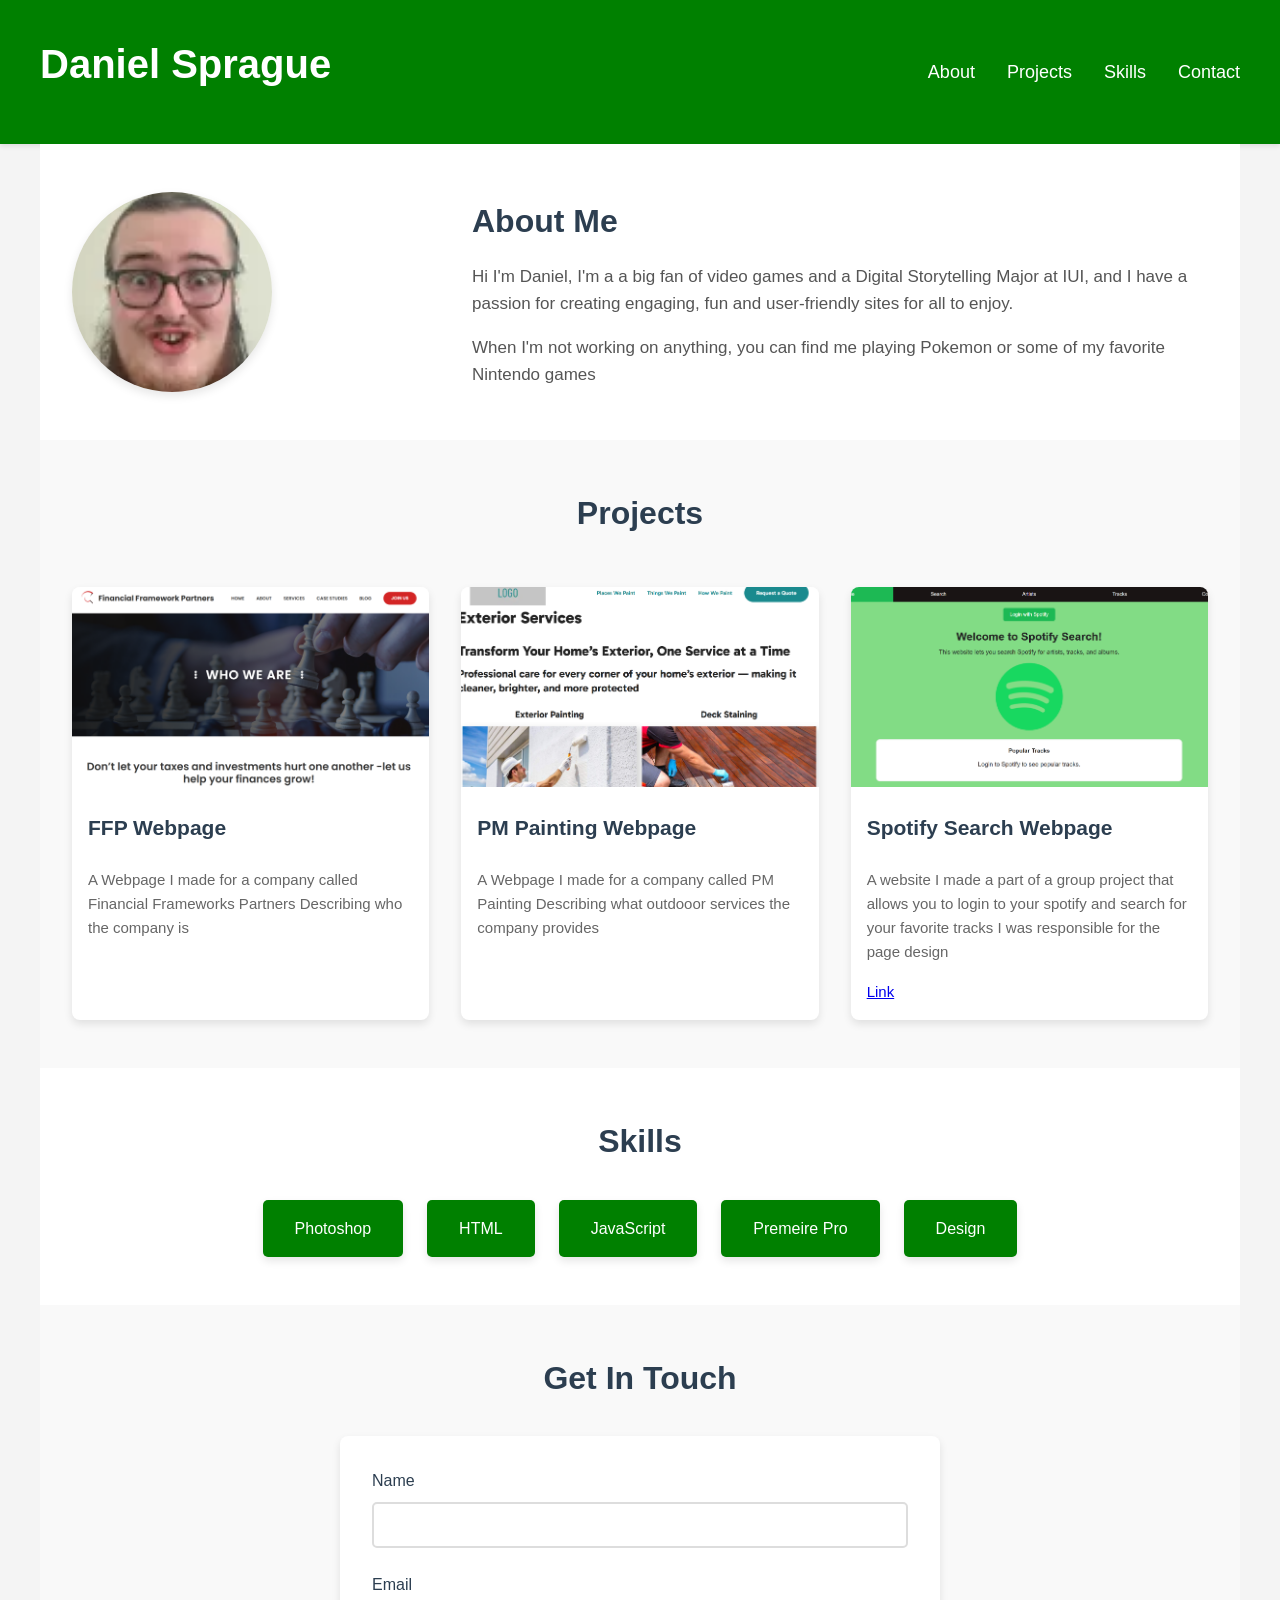
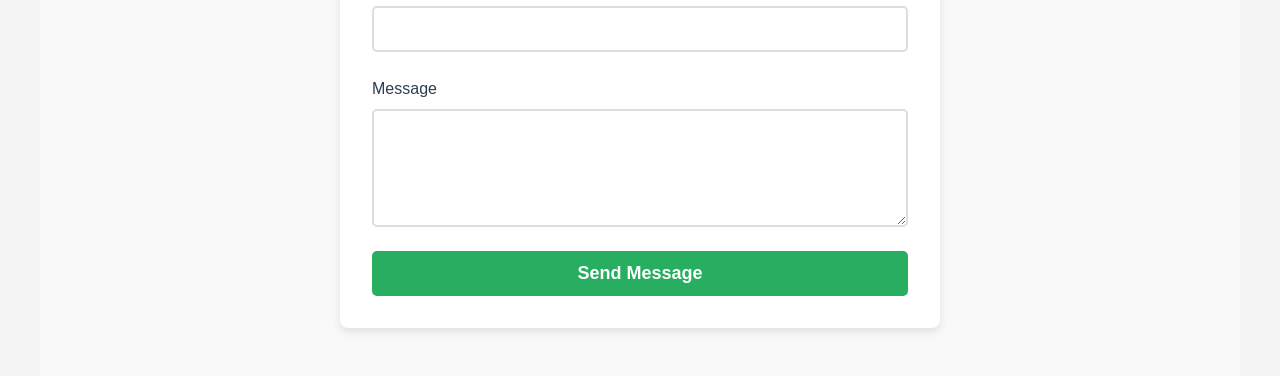
==== index.html @ 1e3fd77d "Made it Better" ====
<!doctype html>
<!doctype html>
<html lang="en">
  <head>
    <meta charset="UTF-8" />
    <meta name="viewport" content="width=device-width, initial-scale=1.0" />
    <title>Personal Portfolio</title>
    <link rel="stylesheet" href="styles.css" />
  </head>
  <body>
    <!-- Header Section -->
    <header class="header">
      <div class="header-container">
        <h1 class="title">Daniel Sprague</h1>
        <nav class="nav">
          <a href="#about">About</a>
          <a href="#projects">Projects</a>
          <a href="#skills">Skills</a>
          <a href="#contact">Contact</a>
        </nav>
      </div>
    </header>

    <!-- About Me Section -->
    <section class="about" id="about">
      <div class="about-container">
        <img
          src="Screenshot 2026-03-05 113212.png"
          alt="Profile Picture"
          class="profile-image"
        />
        <div class="about-content">
          <h2>About Me</h2>
          <p>
            Hi I'm Daniel, I'm a a big fan of video games and a Digital
            Storytelling Major at IUI, and I have a passion for creating
            engaging, fun and user-friendly sites for all to enjoy.
          </p>
          <p>
            When I'm not working on anything, you can find me playing Pokemon or
            some of my favorite Nintendo games
          </p>
        </div>
      </div>
    </section>

    <!-- Projects Section -->
    <section class="projects" id="projects">
      <h2>Projects</h2>
      <div class="projects-grid">
        <div class="project-card">
          <img src="FFP 1.png" alt="Project 1" />
          <h3>FFP Webpage</h3>
          <p>
            A Webpage I made for a company called Financial Frameworks Partners
            Describing who the company is
          </p>
        </div>
        <div class="project-card">
          <img src="PM Painting 1.png" alt="Project 2" />
          <h3>PM Painting Webpage</h3>
          <p>
            A Webpage I made for a company called PM Painting Describing what
            outdooor services the company provides
          </p>
        </div>
        <div class="project-card">
          <img src="Screenshot 2026-10-02 133050.png" alt="Project 3" />
          <h3>Spotify Search Webpage</h3>
          <p>
            A website I made a part of a group project that allows you to login
            to your spotify and search for your favorite tracks I was
            responsible for the page design
          </p>
          <p>
            <a
              href="https://wingfieldsydney-arch.github.io/https---github.com-wingfieldsydney-arch-final-project"
            >
              Link
            </a>
          </p>
        </div>
      </div>
    </section>

    <!-- Skills Section -->
    <section class="skills" id="skills">
      <h2>Skills</h2>
      <div class="skills-container">
        <div class="skill-item">Photoshop</div>
        <div class="skill-item">HTML</div>
        <div class="skill-item">JavaScript</div>
        <div class="skill-item">Premeire Pro</div>
        <div class="skill-item">Design</div>
      </div>
    </section>

    <!-- Contact Form Section -->
    <section class="contact" id="contact">
      <h2>Get In Touch</h2>
      <form class="contact-form">
        <div class="form-group">
          <label for="name">Name</label>
          <input type="text" id="name" name="name" required />
        </div>
        <div class="form-group">
          <label for="email">Email</label>
          <input type="email" id="email" name="email" required />
        </div>
        <div class="form-group">
          <label for="message">Message</label>
          <textarea id="message" name="message" rows="5" required></textarea>
        </div>
        <button type="submit" class="submit-btn">Send Message</button>
      </form>
    </section>
  </body>
</html>
---- styles.css ----
/* General Styles */
* {
  margin: 0;
  padding: 0;
  box-sizing: border-box;
}

body {
  font-family: 'Segoe UI', Tahoma, Geneva, Verdana, sans-serif;
  line-height: 1.6;
  color: #333;
  background-color: #f4f4f4;
}

h1, h2, h3 {
  margin-bottom: 16px;
}

section {
  padding: 48px 32px;
  max-width: 1200px;
  margin: 0 auto;
}

/* Header Section */
.header {
  background-color: green;
  color: white;
  padding: 32px;
  box-shadow: 0 2px 5px rgba(0, 0, 0, 0.1);
}

.header-container {
  display: grid;
  grid-template-columns: 1fr 1fr;
  gap: 32px;
  align-items: center;
  max-width: 1200px;
  margin: 0 auto;
}

.title {
  font-size: 40px;
  font-weight: bold;
}

.nav {
  display: flex;
  gap: 32px;
  justify-content: flex-end;
}

.nav a {
  color: white;
  text-decoration: none;
  font-weight: 500;
  font-size: 18px;
  transition: color 0.3s ease;
}

.nav a:hover {
  color: #3498db;
}

/* Mobile: Stack header vertically */
@media (max-width: 768px) {
  .header-container {
    grid-template-columns: 1fr;
    gap: 16px;
  }

  .title {
    font-size: 32px;
    text-align: center;
  }

  .nav {
    flex-direction: column;
    gap: 16px;
    justify-content: center;
    text-align: center;
  }
}

/* About Me Section */
.about {
  background-color: white;
}

.about-container {
  display: grid;
  grid-template-columns: 1fr 2fr;
  gap: 32px;
  align-items: center;
}

.profile-image {
  width: 200px;
  height: 200px;
  border-radius: 50%;
  object-fit: cover;
  box-shadow: 0 4px 10px rgba(0, 0, 0, 0.1);
}

/* Child selectors for about content */
.about-content h2 {
  color: #2c3e50;
  font-size: 32px;
}

.about-content p {
  margin-bottom: 16px;
  color: #555;
  font-size: 17px;
}

.about-content p:last-child {
  margin-bottom: 0;
}

/* Mobile: Stack about section vertically */
@media (max-width: 768px) {
  .about-container {
    grid-template-columns: 1fr;
    text-align: center;
  }

  .profile-image {
    width: 150px;
    height: 150px;
    margin: 0 auto;
  }

  .about-content h2 {
    font-size: 24px;
  }
}

/* Projects Section */
.projects {
  background-color: #f9f9f9;
}

.projects h2 {
  text-align: center;
  color: #2c3e50;
  font-size: 32px;
  margin-bottom: 48px;
}

.projects-grid {
  display: grid;
  grid-template-columns: repeat(3, 1fr);
  gap: 32px;
}

.project-card {
  background-color: white;
  border-radius: 8px;
  overflow: hidden;
  box-shadow: 0 4px 8px rgba(0, 0, 0, 0.1);
  transition: transform 0.3s ease, box-shadow 0.3s ease;
}

.project-card:hover {
  transform: translateY(-5px);
  box-shadow: 0 8px 16px rgba(0, 0, 0, 0.15);
}

.project-card img {
  width: 100%;
  height: 200px;
  object-fit: cover;
}

.project-card h3 {
  padding: 16px 16px 8px;
  color: #2c3e50;
  font-size: 21px;
}

.project-card p {
  padding: 0 16px 16px;
  color: #666;
  font-size: 15px;
}

/* Tablet: 2 columns */
@media (max-width: 1024px) {
  .projects-grid {
    grid-template-columns: repeat(2, 1fr);
  }
}

/* Mobile: 1 column */
@media (max-width: 768px) {
  .projects-grid {
    grid-template-columns: 1fr;
  }

  .projects h2 {
    font-size: 24px;
  }
}

/* Skills Section */
.skills {
  background-color: white;
}

.skills h2 {
  text-align: center;
  color: #2c3e50;
  font-size: 32px;
  margin-bottom: 32px;
}

.skills-container {
  display: flex;
  flex-wrap: wrap;
  gap: 24px;
  justify-content: center;
}

.skill-item {
  background-color: green;
  color: white;
  padding: 16px 32px;
  border-radius: 5px;
  font-weight: 500;
  font-size: 16px;
  cursor: pointer;
  transition: all 0.3s ease;
  box-shadow: 0 4px 8px rgba(0, 0, 0, 0.1);
}

.skill-item:hover {
  background-color: #2980b9;
  transform: scale(1.1);
  box-shadow: 0 8px 16px rgba(0, 0, 0, 0.2);
}

/* Mobile */
@media (max-width: 768px) {
  .skills h2 {
    font-size: 24px;
  }

  .skill-item {
    padding: 13px 24px;
    font-size: 14px;
  }
}

/* Contact Form Section */
.contact {
  background-color: #f9f9f9;
}

.contact h2 {
  text-align: center;
  color: #2c3e50;
  font-size: 32px;
  margin-bottom: 32px;
}

.contact-form {
  max-width: 600px;
  margin: 0 auto;
  background-color: white;
  padding: 32px;
  border-radius: 8px;
  box-shadow: 0 4px 8px rgba(0, 0, 0, 0.1);
}

.form-group {
  margin-bottom: 24px;
  display: flex;
  flex-direction: column;
}

.form-group label {
  margin-bottom: 8px;
  color: #2c3e50;
  font-weight: 500;
}

.form-group input,
.form-group textarea {
  padding: 12px;
  border: 2px solid #ddd;
  border-radius: 5px;
  font-size: 16px;
  font-family: inherit;
  transition: all 0.3s ease;
}

.form-group input:focus,
.form-group textarea:focus {
  outline: none;
  border-color: #3498db;
  background-color: #f0f8ff;
  box-shadow: 0 0 5px rgba(52, 152, 219, 0.3);
}

.submit-btn {
  width: 100%;
  padding: 12px;
  background-color: #27ae60;
  color: white;
  border: none;
  border-radius: 5px;
  font-size: 18px;
  font-weight: 600;
  cursor: pointer;
  transition: all 0.3s ease;
}

.submit-btn:hover {
  background-color: #229954;
  transform: scale(1.02);
  box-shadow: 0 6px 12px rgba(0, 0, 0, 0.15);
}

.submit-btn:active {
  transform: scale(0.98);
}

/* Mobile */
@media (max-width: 768px) {
  .contact h2 {
    font-size: 24px;
  }

  .contact-form {
    padding: 24px;
  }
}
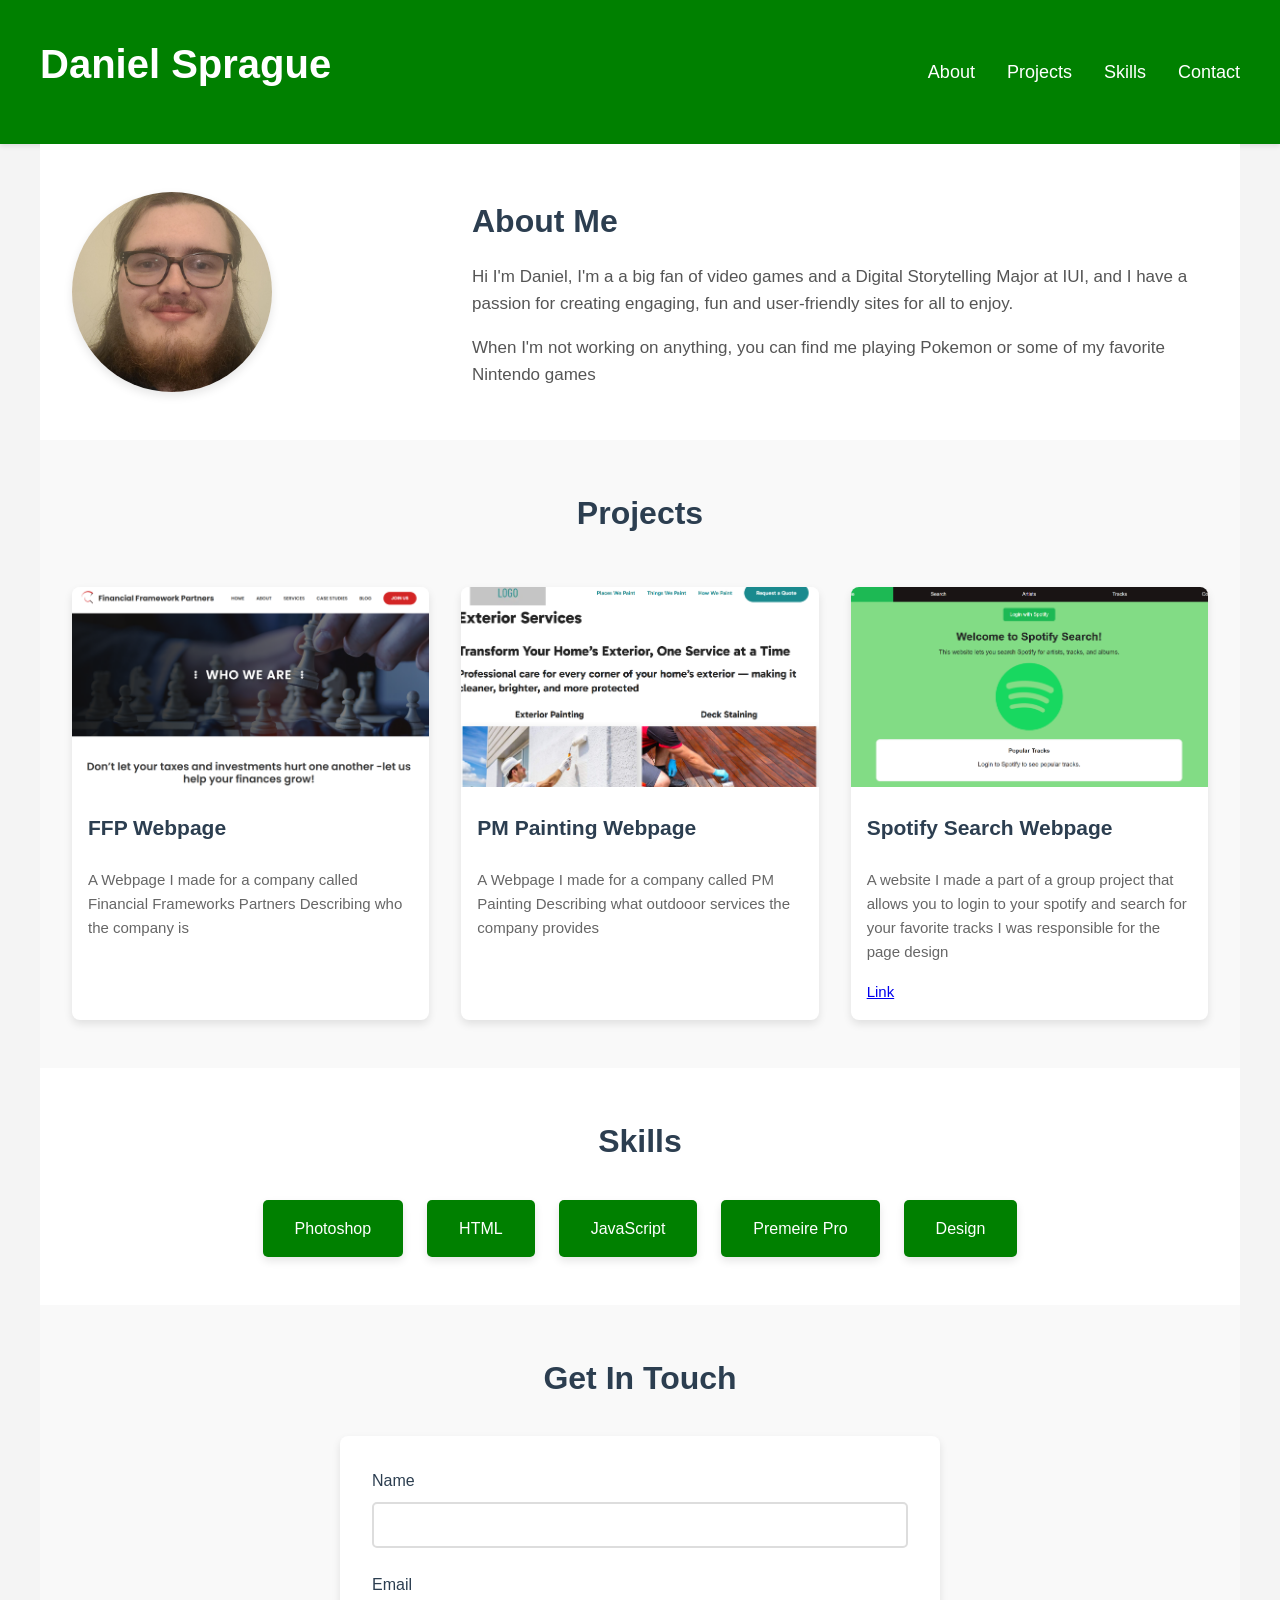
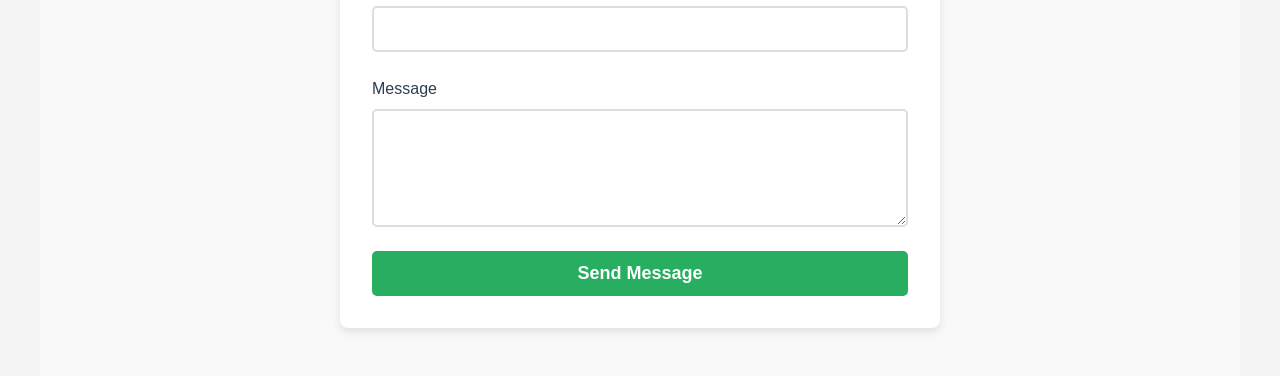
==== commit b2621649: "Changed Profile Photo" ====
--- a/index.html
+++ b/index.html
@@ -25,7 +25,7 @@
     <section class="about" id="about">
       <div class="about-container">
         <img
-          src="Screenshot 2026-03-05 113212.png"
+          src="Correct Photo.jpg"
           alt="Profile Picture"
           class="profile-image"
         />
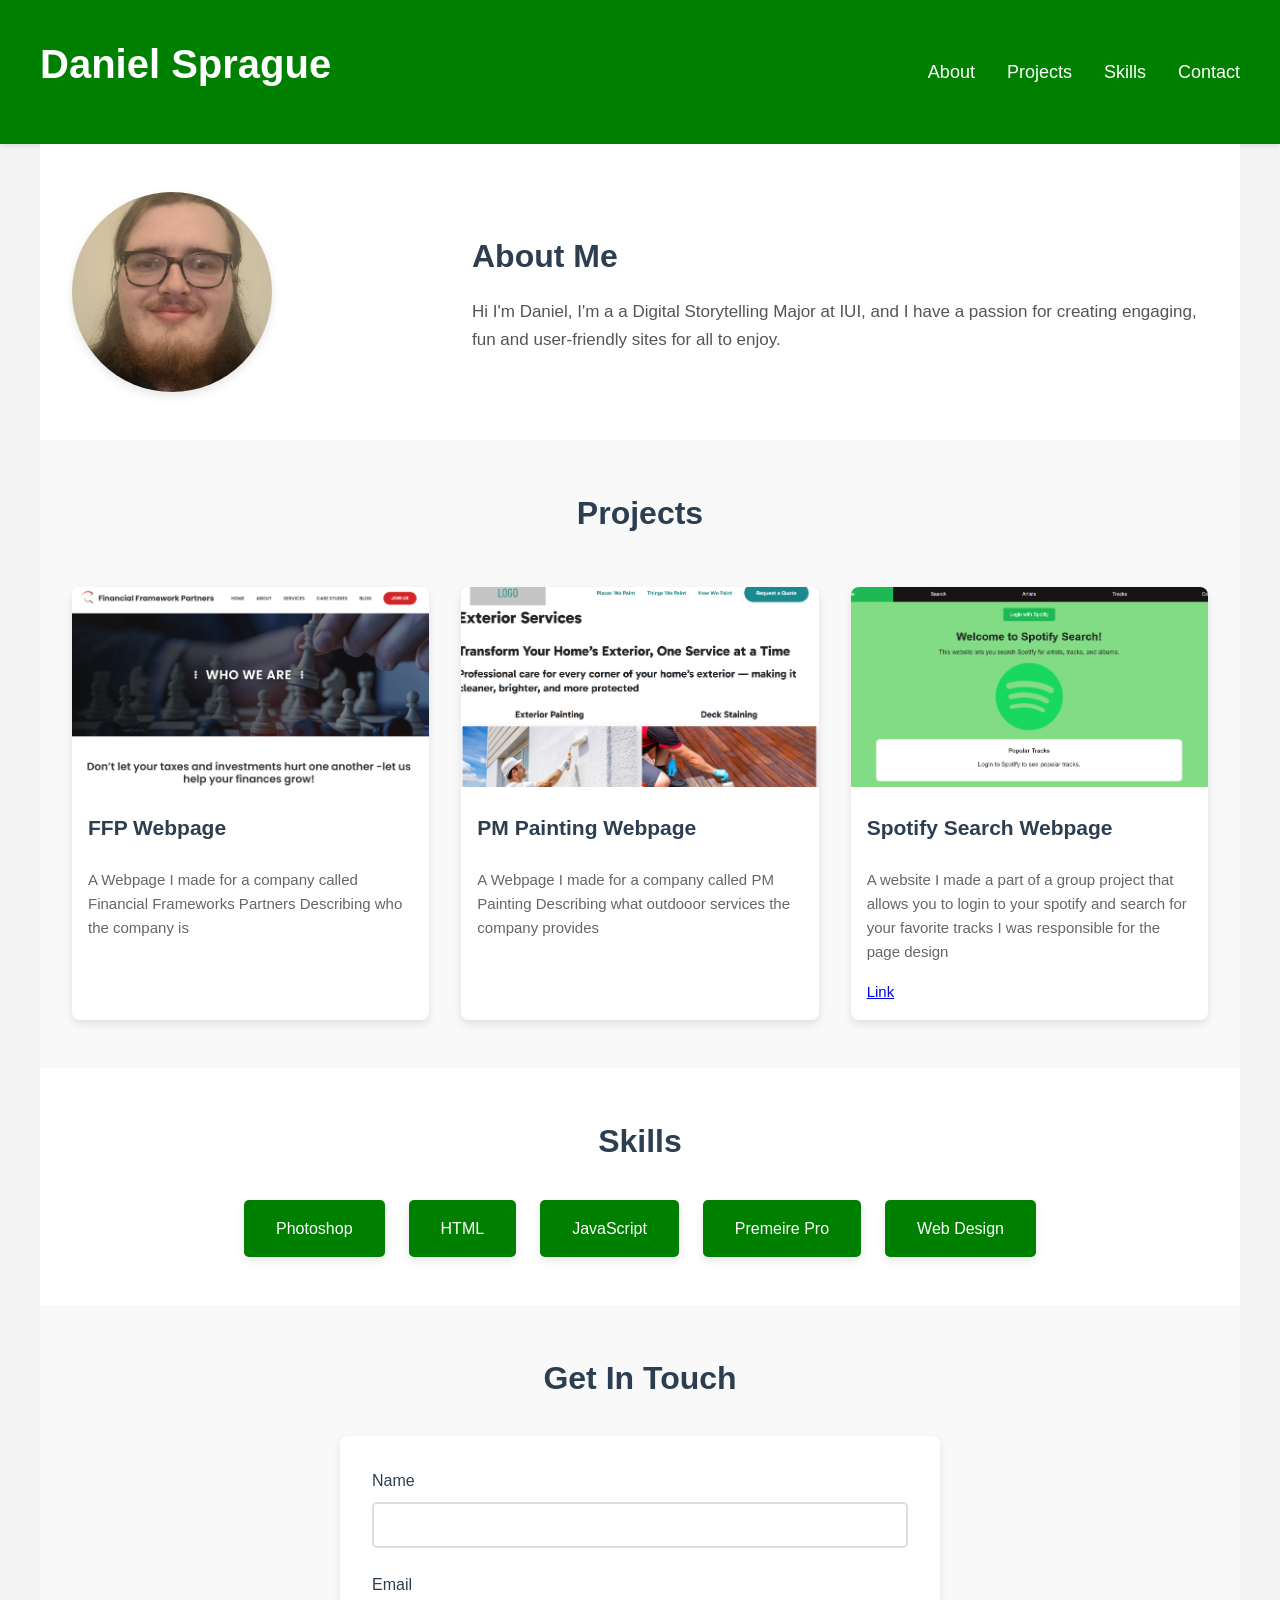
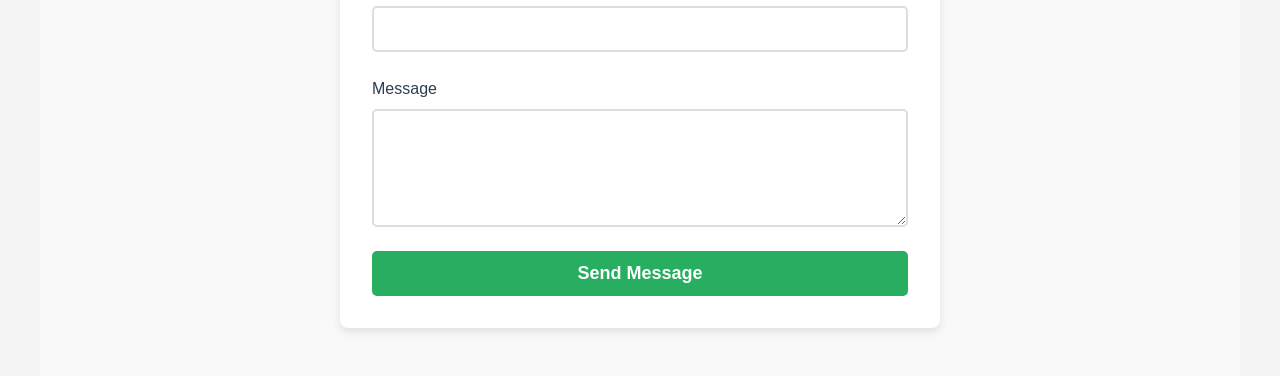
==== commit 2d14c79b: "Wording Changed" ====
--- a/index.html
+++ b/index.html
@@ -32,13 +32,9 @@
         <div class="about-content">
           <h2>About Me</h2>
           <p>
-            Hi I'm Daniel, I'm a a big fan of video games and a Digital
-            Storytelling Major at IUI, and I have a passion for creating
-            engaging, fun and user-friendly sites for all to enjoy.
-          </p>
-          <p>
-            When I'm not working on anything, you can find me playing Pokemon or
-            some of my favorite Nintendo games
+            Hi I'm Daniel, I'm a a Digital Storytelling Major at IUI, and I have
+            a passion for creating engaging, fun and user-friendly sites for all
+            to enjoy.
           </p>
         </div>
       </div>
@@ -91,7 +87,7 @@
         <div class="skill-item">HTML</div>
         <div class="skill-item">JavaScript</div>
         <div class="skill-item">Premeire Pro</div>
-        <div class="skill-item">Design</div>
+        <div class="skill-item">Web Design</div>
       </div>
     </section>
 
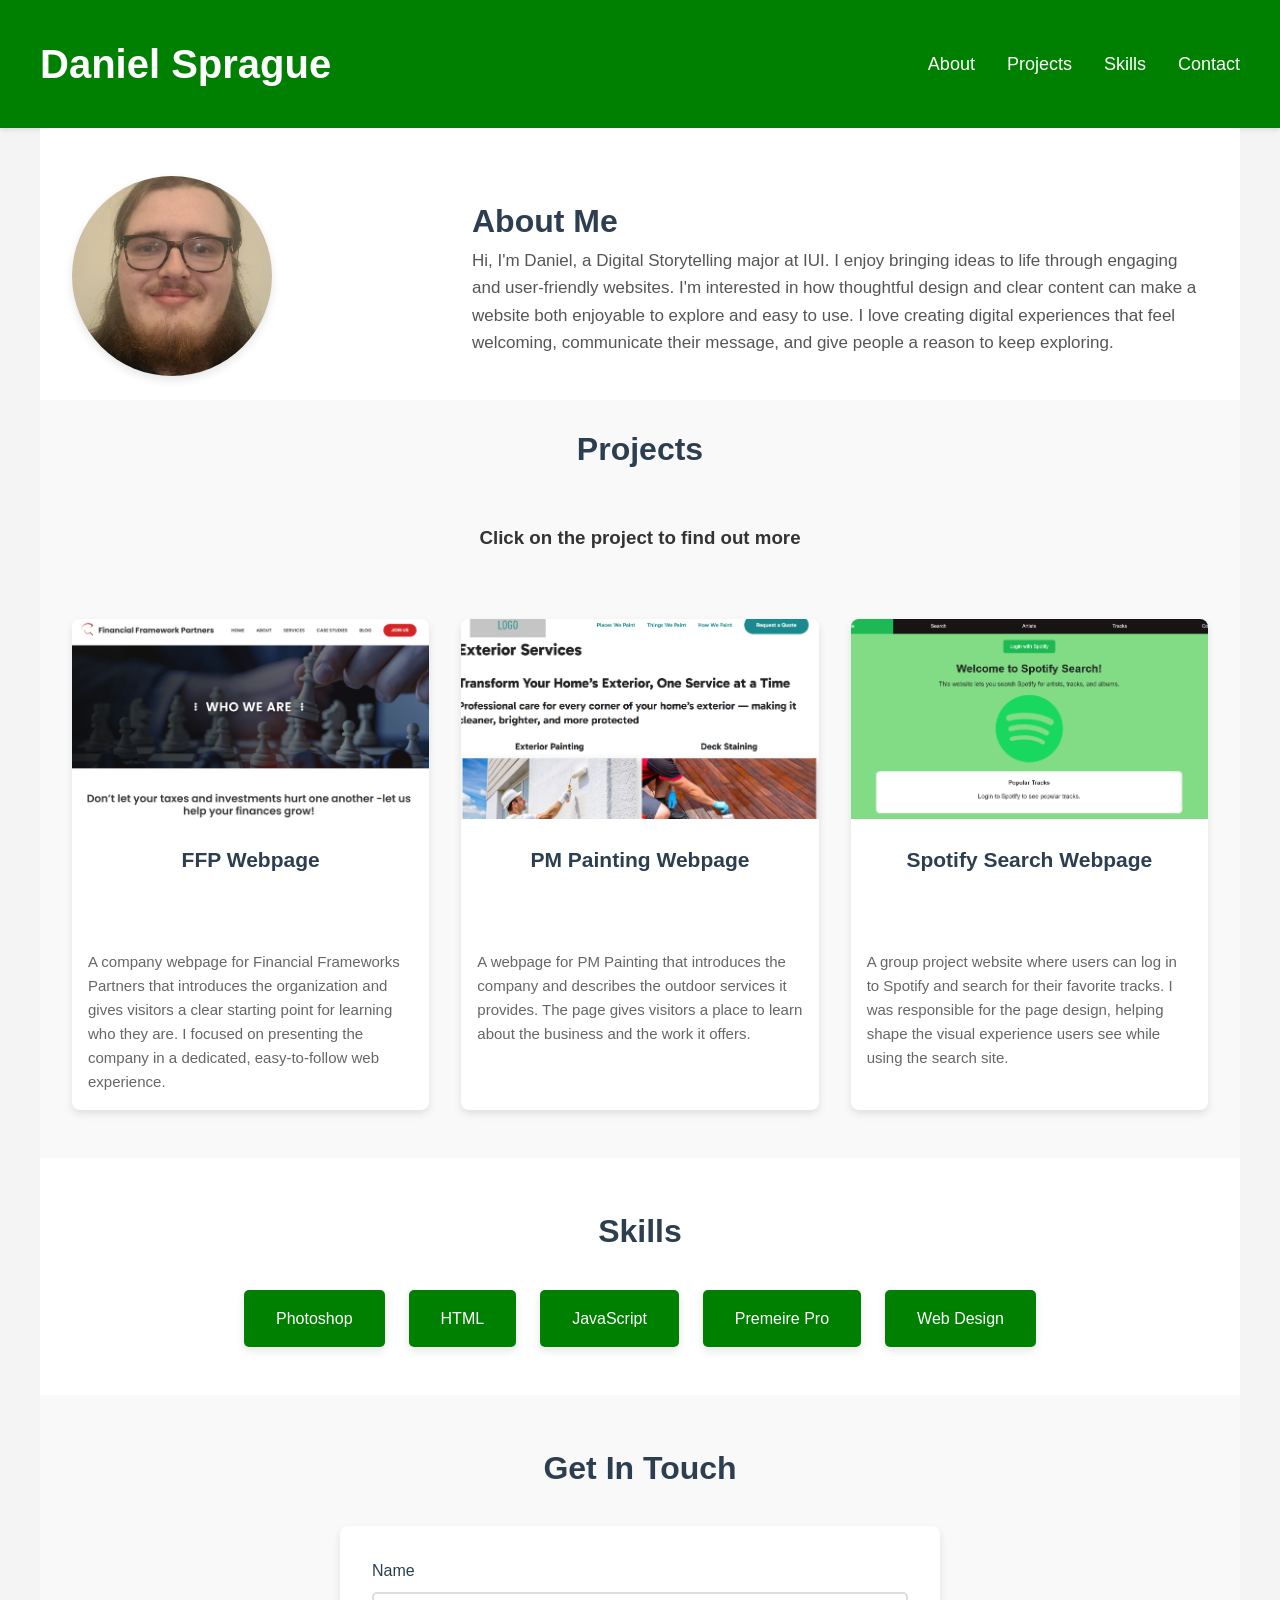
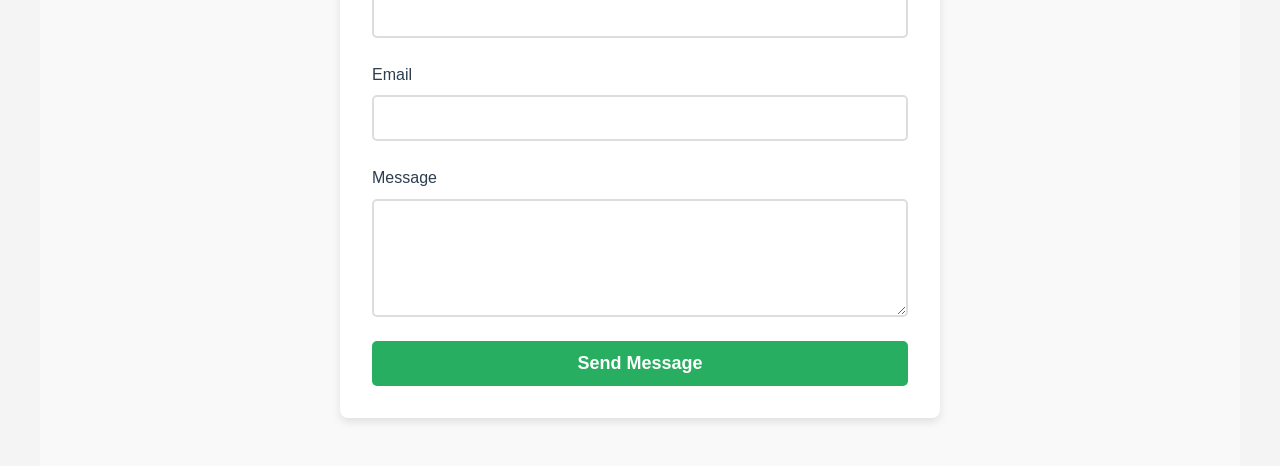
==== commit 8fc510d1: "Major Changes for Final Draft" ====
--- a/index.html
+++ b/index.html
@@ -32,9 +32,12 @@
         <div class="about-content">
           <h2>About Me</h2>
           <p>
-            Hi I'm Daniel, I'm a a Digital Storytelling Major at IUI, and I have
-            a passion for creating engaging, fun and user-friendly sites for all
-            to enjoy.
+            Hi, I'm Daniel, a Digital Storytelling major at IUI. I enjoy
+            bringing ideas to life through engaging and user-friendly websites.
+            I'm interested in how thoughtful design and clear content can make
+            a website both enjoyable to explore and easy to use. I love creating
+            digital experiences that feel welcoming, communicate their message,
+            and give people a reason to keep exploring.
           </p>
         </div>
       </div>
@@ -43,39 +46,37 @@
     <!-- Projects Section -->
     <section class="projects" id="projects">
       <h2>Projects</h2>
+      <h3>Click on the project to find out more</h3>
       <div class="projects-grid">
-        <div class="project-card">
+        <a class="project-card" href="financial-frameworks-partners.html">
           <img src="FFP 1.png" alt="Project 1" />
           <h3>FFP Webpage</h3>
           <p>
-            A Webpage I made for a company called Financial Frameworks Partners
-            Describing who the company is
+            A company webpage for Financial Frameworks Partners that introduces
+            the organization and gives visitors a clear starting point for
+            learning who they are. I focused on presenting the company in a
+            dedicated, easy-to-follow web experience.
           </p>
-        </div>
-        <div class="project-card">
+        </a>
+        <a class="project-card" href="pm-painting.html">
           <img src="PM Painting 1.png" alt="Project 2" />
           <h3>PM Painting Webpage</h3>
           <p>
-            A Webpage I made for a company called PM Painting Describing what
-            outdooor services the company provides
+            A webpage for PM Painting that introduces the company and describes
+            the outdoor services it provides. The page gives visitors a place
+            to learn about the business and the work it offers.
           </p>
-        </div>
-        <div class="project-card">
+        </a>
+        <a class="project-card" href="spotify-search.html">
           <img src="Screenshot 2026-10-02 133050.png" alt="Project 3" />
           <h3>Spotify Search Webpage</h3>
           <p>
-            A website I made a part of a group project that allows you to login
-            to your spotify and search for your favorite tracks I was
-            responsible for the page design
+            A group project website where users can log in to Spotify and
+            search for their favorite tracks. I was responsible for the page
+            design, helping shape the visual experience users see while using
+            the search site.
           </p>
-          <p>
-            <a
-              href="https://wingfieldsydney-arch.github.io/https---github.com-wingfieldsydney-arch-final-project"
-            >
-              Link
-            </a>
-          </p>
-        </div>
+        </a>
       </div>
     </section>
 
--- a/styles.css
+++ b/styles.css
@@ -12,8 +12,15 @@
   background-color: #f4f4f4;
 }
 
-h1, h2, h3 {
+h1, h2, {
   margin-bottom: 16px;
+}
+
+h4,h3 {
+  margin-bottom: 66px;
+  display: flex;
+  align-items: center;
+  justify-content: space-evenly;
 }
 
 section {
@@ -85,6 +92,7 @@
 /* About Me Section */
 .about {
   background-color: white;
+  padding-bottom: 24px;
 }
 
 .about-container {
@@ -139,6 +147,7 @@
 /* Projects Section */
 .projects {
   background-color: #f9f9f9;
+  padding-top: 24px;
 }
 
 .projects h2 {
@@ -155,16 +164,25 @@
 }
 
 .project-card {
+  display: block;
   background-color: white;
   border-radius: 8px;
   overflow: hidden;
   box-shadow: 0 4px 8px rgba(0, 0, 0, 0.1);
   transition: transform 0.3s ease, box-shadow 0.3s ease;
-}
-
-.project-card:hover {
+  color: inherit;
+  text-decoration: none;
+}
+
+.project-card:hover,
+.project-card:focus-visible {
   transform: translateY(-5px);
   box-shadow: 0 8px 16px rgba(0, 0, 0, 0.15);
+}
+
+.project-card:focus-visible {
+  outline: 3px solid #3498db;
+  outline-offset: 3px;
 }
 
 .project-card img {
@@ -183,6 +201,66 @@
   padding: 0 16px 16px;
   color: #666;
   font-size: 15px;
+}
+
+/* Project Detail Pages */
+.project-detail {
+  background-color: white;
+  border-radius: 8px;
+}
+
+.project-detail h2 {
+  color: #2c3e50;
+  font-size: 32px;
+}
+
+.project-detail-row {
+  display: grid;
+  grid-template-columns: repeat(2, minmax(0, 1fr));
+  gap: 32px;
+  align-items: center;
+  margin: 32px 0;
+}
+
+.project-detail-copy h3 {
+  margin-bottom: 12px;
+  color: #2c3e50;
+}
+
+.project-detail-image {
+  display: block;
+  width: 100%;
+  max-height: 560px;
+  border-radius: 8px;
+  object-fit: cover;
+}
+
+.spotify-project .project-detail-image + p {
+  margin-top: 10px;
+}
+
+.project-detail p {
+  margin-bottom: 16px;
+  color: #555;
+  font-size: 17px;
+}
+
+.project-page-link {
+  display: inline-block;
+  margin: 8px 16px 0 0;
+  color: #1d6b3b;
+  font-weight: 600;
+}
+
+@media (max-width: 768px) {
+  .project-detail h2 {
+    font-size: 24px;
+  }
+
+  .project-detail-row {
+    grid-template-columns: 1fr;
+    gap: 16px;
+  }
 }
 
 /* Tablet: 2 columns */
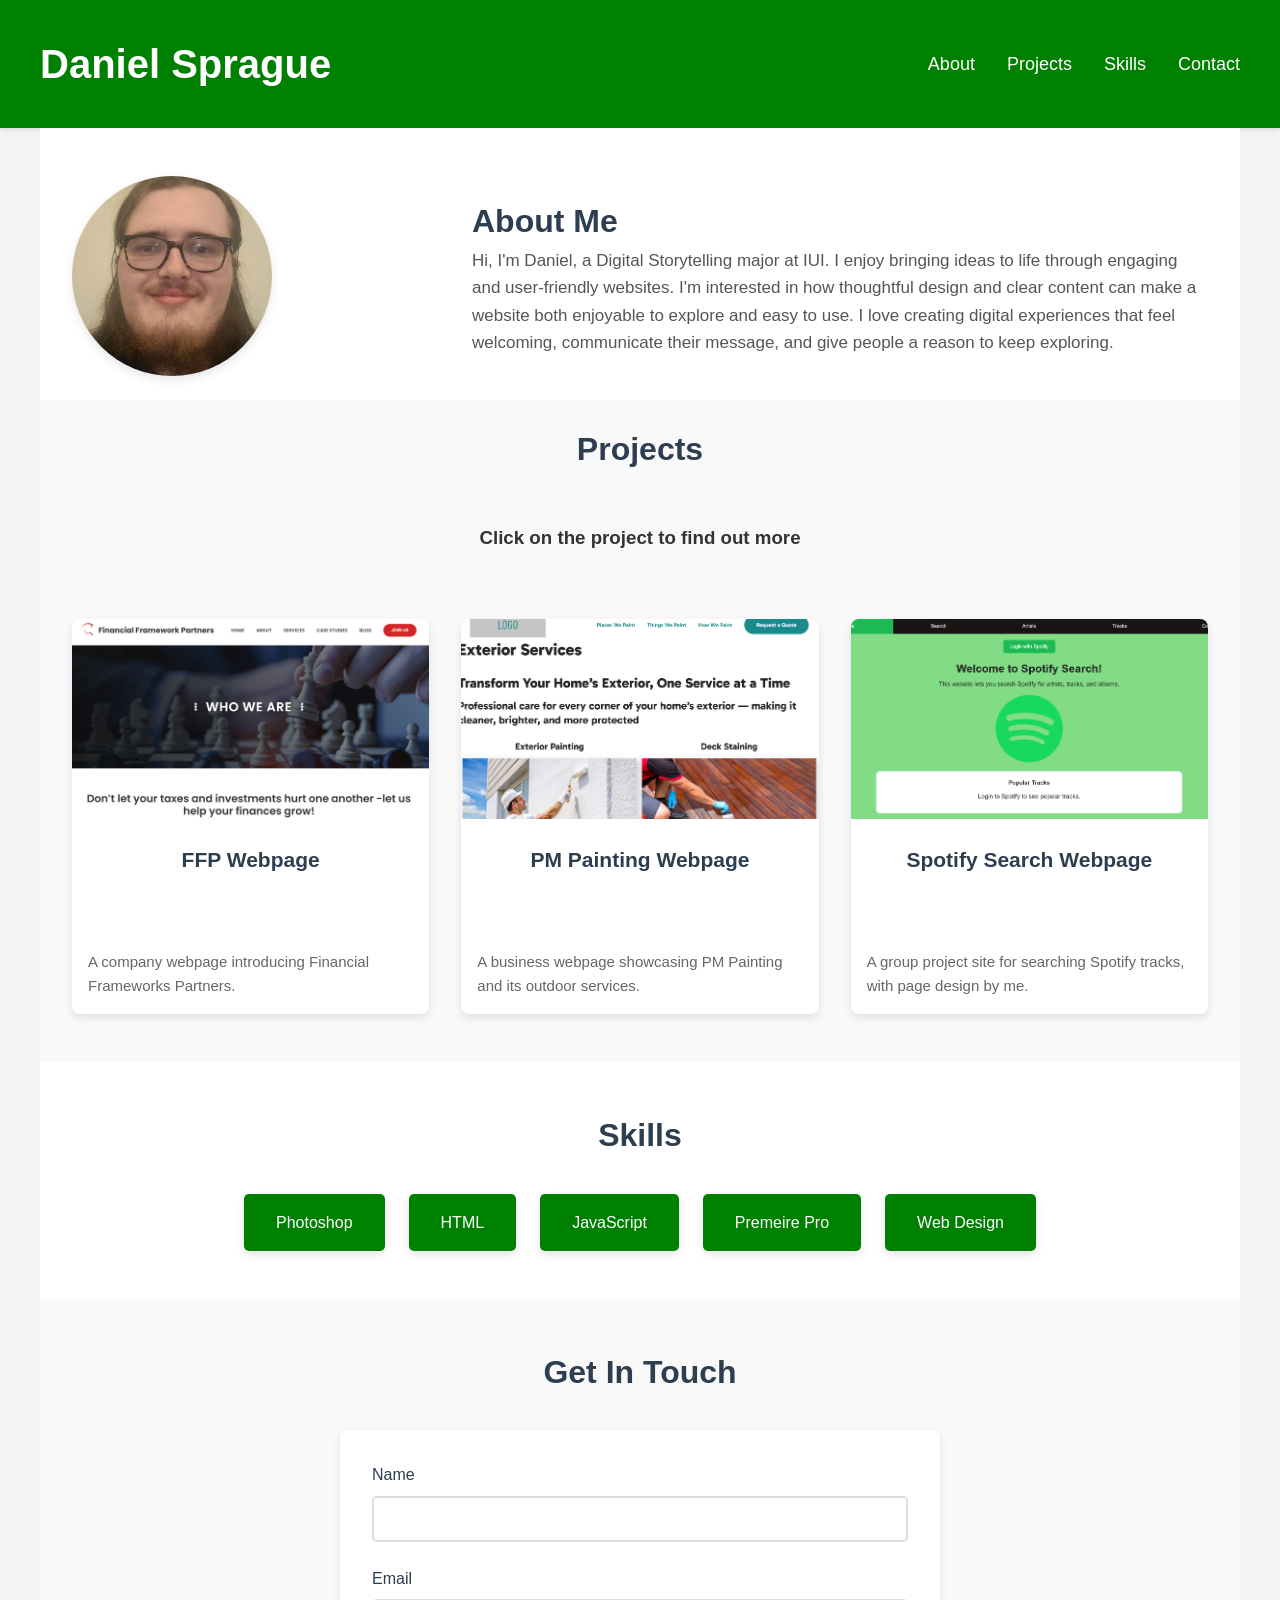
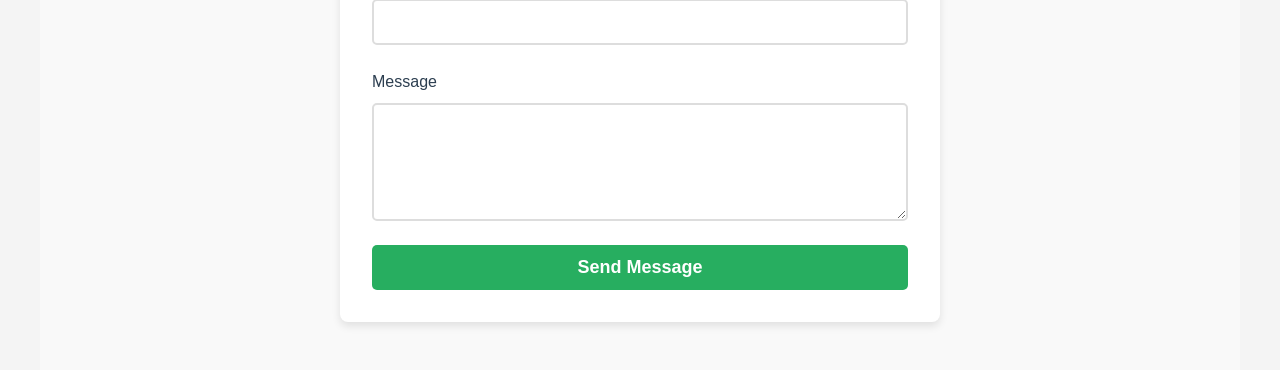
==== commit 7ad71239: "Shortend Descriptions" ====
--- a/index.html
+++ b/index.html
@@ -52,29 +52,22 @@
           <img src="FFP 1.png" alt="Project 1" />
           <h3>FFP Webpage</h3>
           <p>
-            A company webpage for Financial Frameworks Partners that introduces
-            the organization and gives visitors a clear starting point for
-            learning who they are. I focused on presenting the company in a
-            dedicated, easy-to-follow web experience.
+            A company webpage introducing Financial Frameworks Partners.
           </p>
         </a>
         <a class="project-card" href="pm-painting.html">
           <img src="PM Painting 1.png" alt="Project 2" />
           <h3>PM Painting Webpage</h3>
           <p>
-            A webpage for PM Painting that introduces the company and describes
-            the outdoor services it provides. The page gives visitors a place
-            to learn about the business and the work it offers.
+            A business webpage showcasing PM Painting and its outdoor services.
           </p>
         </a>
         <a class="project-card" href="spotify-search.html">
           <img src="Screenshot 2026-10-02 133050.png" alt="Project 3" />
           <h3>Spotify Search Webpage</h3>
           <p>
-            A group project website where users can log in to Spotify and
-            search for their favorite tracks. I was responsible for the page
-            design, helping shape the visual experience users see while using
-            the search site.
+            A group project site for searching Spotify tracks, with page design
+            by me.
           </p>
         </a>
       </div>
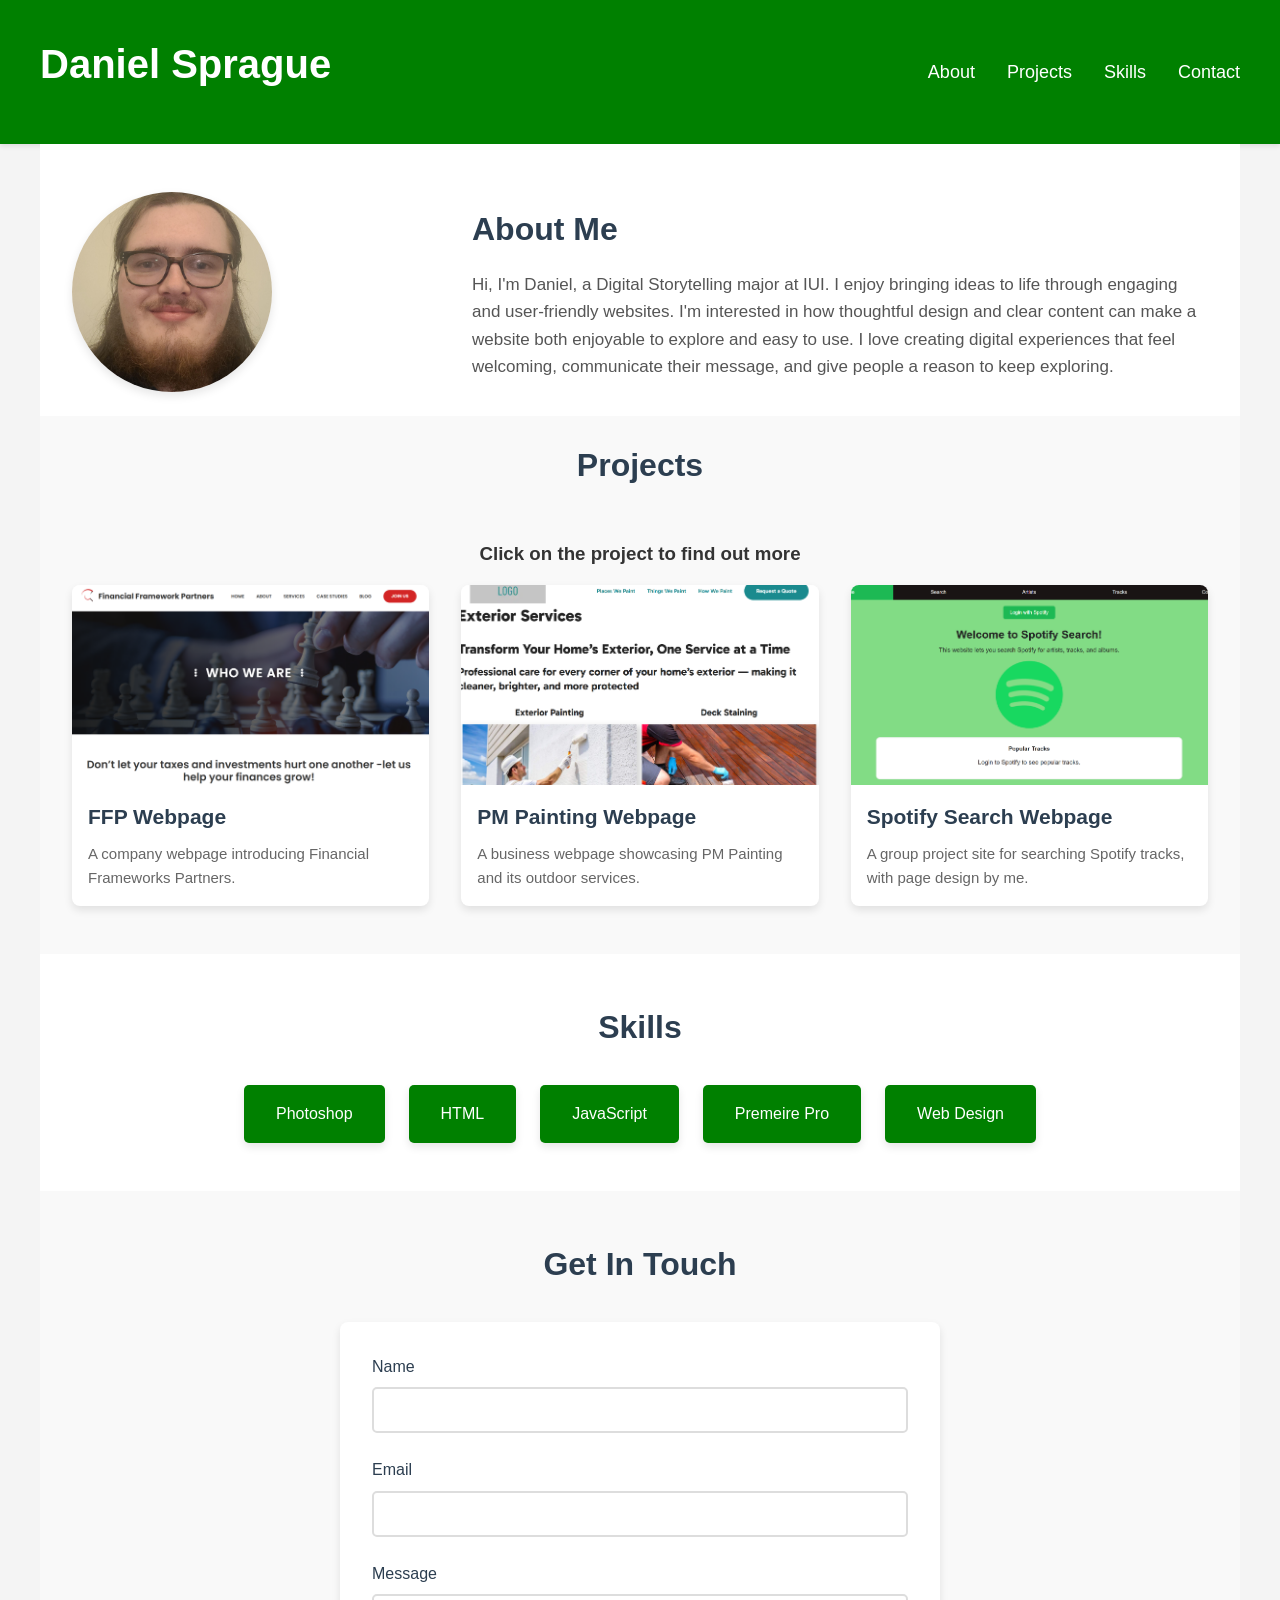
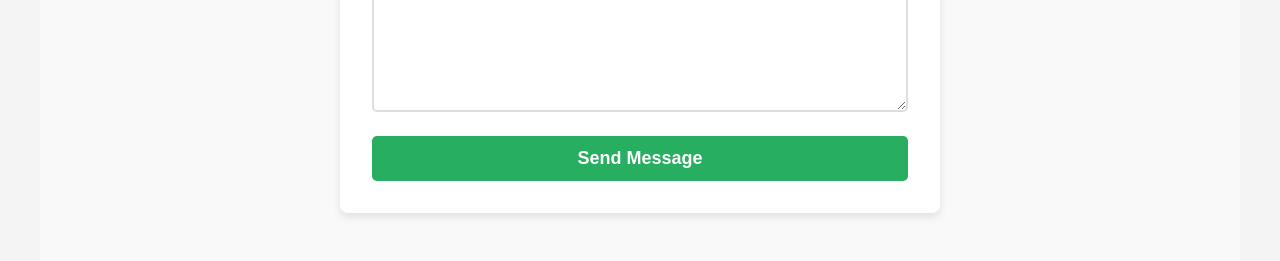
==== commit 4399456b: "Fixed Margins" ====
--- a/index.html
+++ b/index.html
@@ -34,8 +34,8 @@
           <p>
             Hi, I'm Daniel, a Digital Storytelling major at IUI. I enjoy
             bringing ideas to life through engaging and user-friendly websites.
-            I'm interested in how thoughtful design and clear content can make
-            a website both enjoyable to explore and easy to use. I love creating
+            I'm interested in how thoughtful design and clear content can make a
+            website both enjoyable to explore and easy to use. I love creating
             digital experiences that feel welcoming, communicate their message,
             and give people a reason to keep exploring.
           </p>
@@ -51,9 +51,7 @@
         <a class="project-card" href="financial-frameworks-partners.html">
           <img src="FFP 1.png" alt="Project 1" />
           <h3>FFP Webpage</h3>
-          <p>
-            A company webpage introducing Financial Frameworks Partners.
-          </p>
+          <p>A company webpage introducing Financial Frameworks Partners.</p>
         </a>
         <a class="project-card" href="pm-painting.html">
           <img src="PM Painting 1.png" alt="Project 2" />
--- a/styles.css
+++ b/styles.css
@@ -12,11 +12,11 @@
   background-color: #f4f4f4;
 }
 
-h1, h2, {
+h1,h2,h3 {
   margin-bottom: 16px;
 }
 
-h4,h3 {
+h4{
   margin-bottom: 66px;
   display: flex;
   align-items: center;
@@ -155,6 +155,11 @@
   color: #2c3e50;
   font-size: 32px;
   margin-bottom: 48px;
+}
+
+.projects > h3 {
+  justify-content: center;
+  text-align: center;
 }
 
 .projects-grid {
@@ -186,13 +191,16 @@
 }
 
 .project-card img {
+  display: block;
   width: 100%;
   height: 200px;
   object-fit: cover;
 }
 
 .project-card h3 {
-  padding: 16px 16px 8px;
+  display: block;
+  margin: 0;
+  padding: 15px 16px 8px;
   color: #2c3e50;
   font-size: 21px;
 }
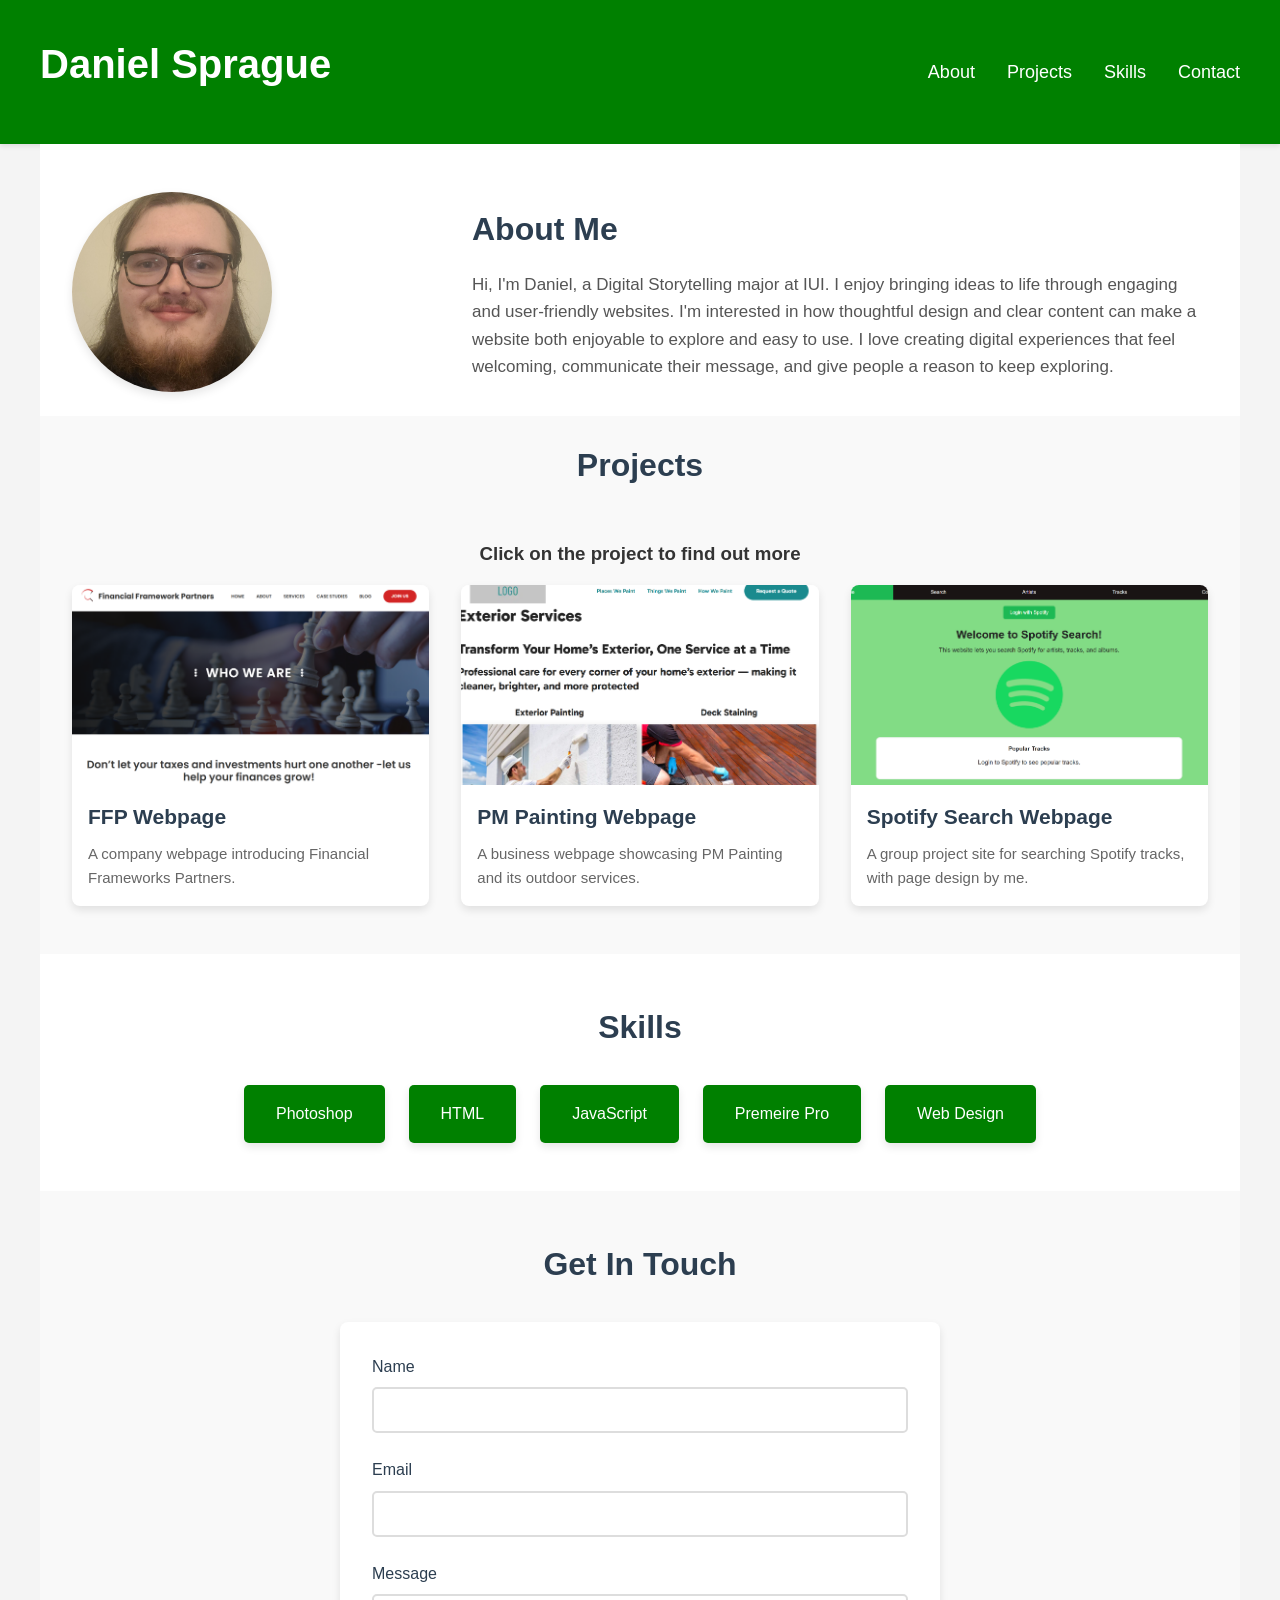
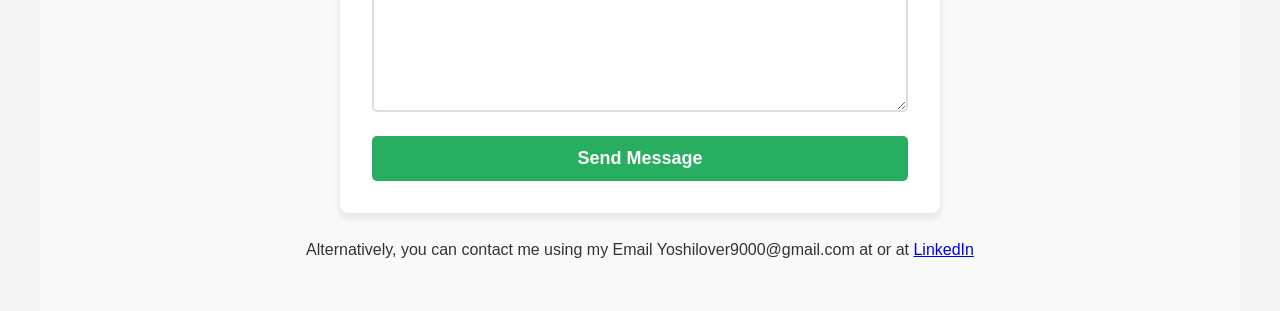
==== commit f84fba1d: "Added More Contacts" ====
--- a/index.html
+++ b/index.html
@@ -101,6 +101,13 @@
         </div>
         <button type="submit" class="submit-btn">Send Message</button>
       </form>
+      <p class="alternative-contact">
+        Alternatively, you can contact me using my Email
+        Yoshilover9000@gmail.com at or at
+        <a href="https://www.linkedin.com/in/daniel-sprague-71b8a6384/"
+          >LinkedIn</a
+        >
+      </p>
     </section>
   </body>
 </html>
--- a/styles.css
+++ b/styles.css
@@ -357,6 +357,11 @@
   padding: 32px;
   border-radius: 8px;
   box-shadow: 0 4px 8px rgba(0, 0, 0, 0.1);
+}
+
+.alternative-contact {
+  margin: 24px auto 0;
+  text-align: center;
 }
 
 .form-group {
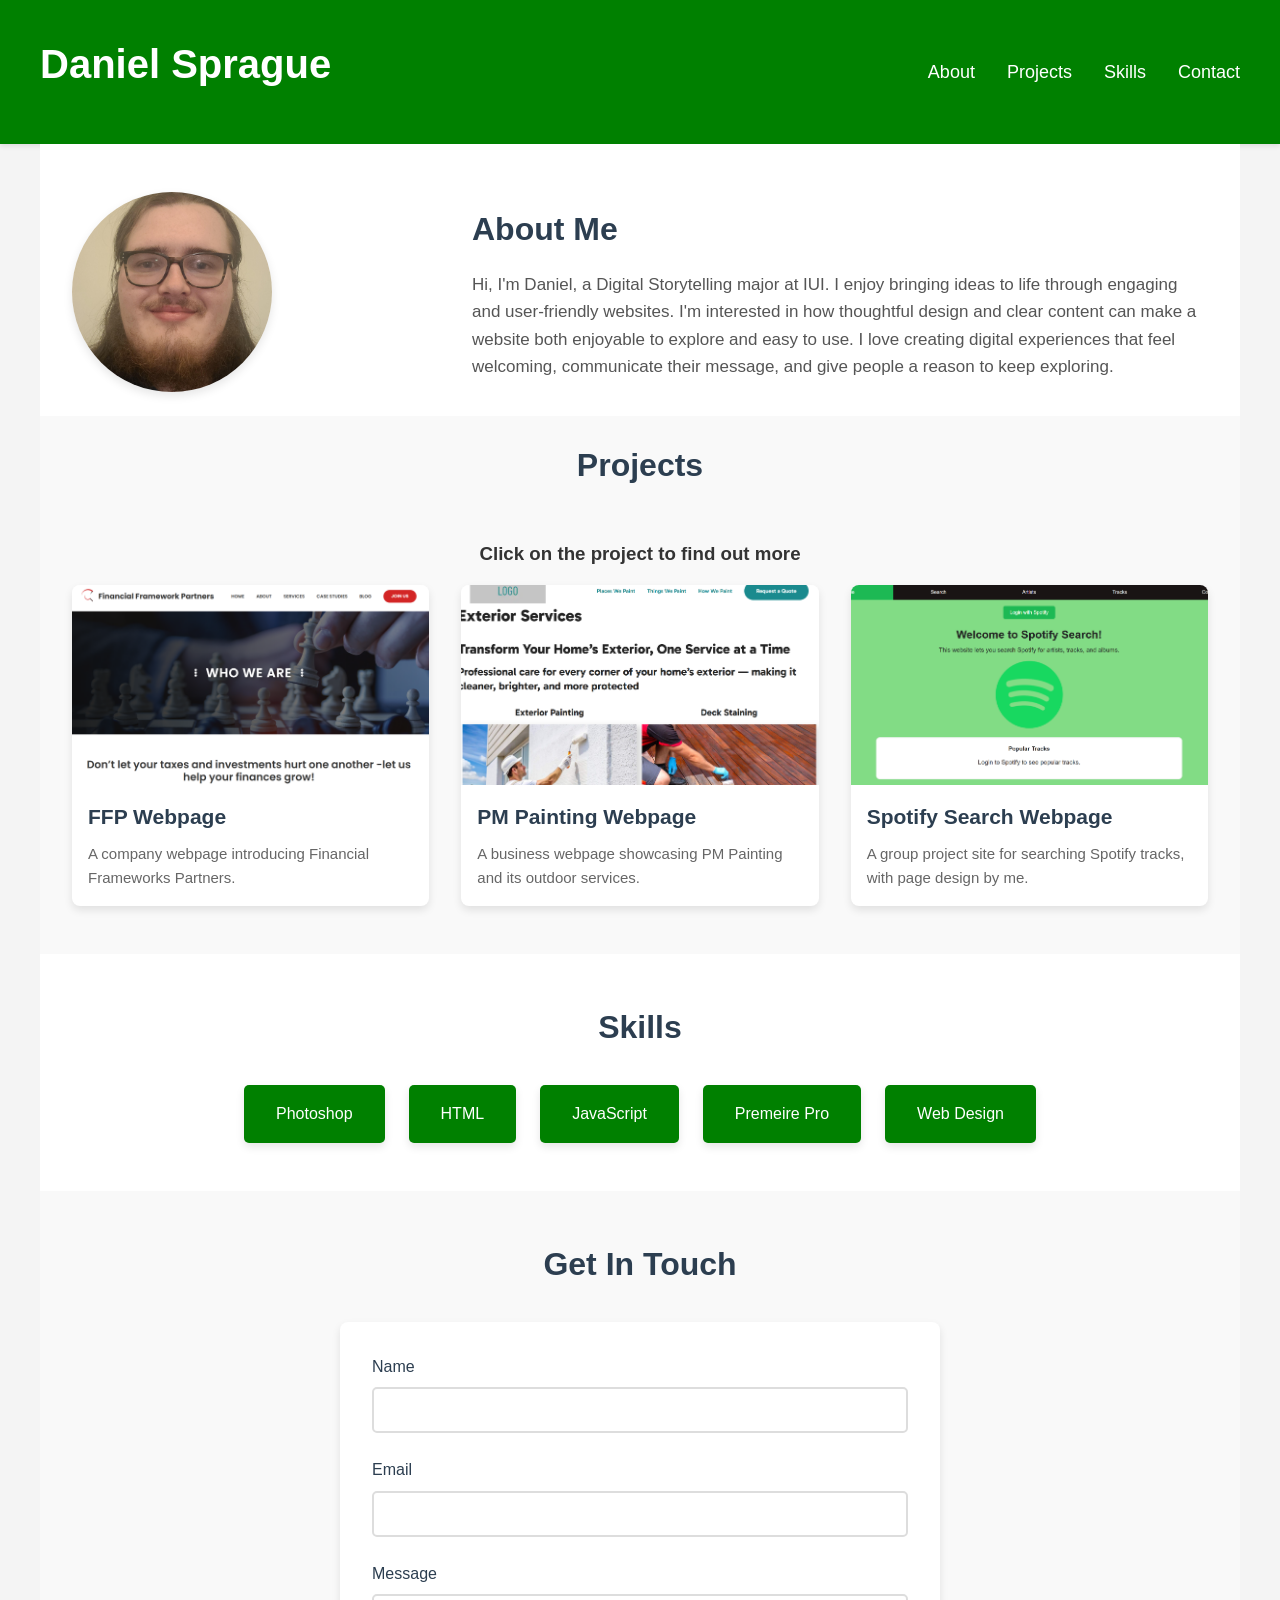
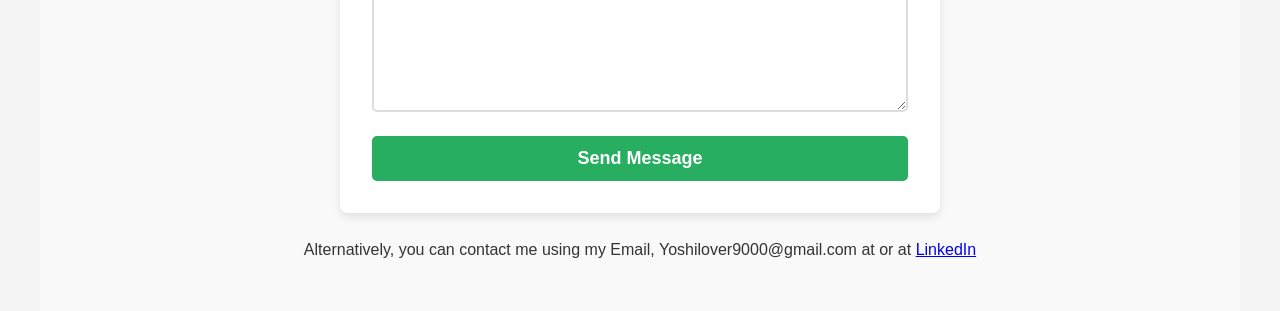
==== commit c0b28675: "Fixed Punctuation" ====
--- a/index.html
+++ b/index.html
@@ -102,7 +102,7 @@
         <button type="submit" class="submit-btn">Send Message</button>
       </form>
       <p class="alternative-contact">
-        Alternatively, you can contact me using my Email
+        Alternatively, you can contact me using my Email,
         Yoshilover9000@gmail.com at or at
         <a href="https://www.linkedin.com/in/daniel-sprague-71b8a6384/"
           >LinkedIn</a
